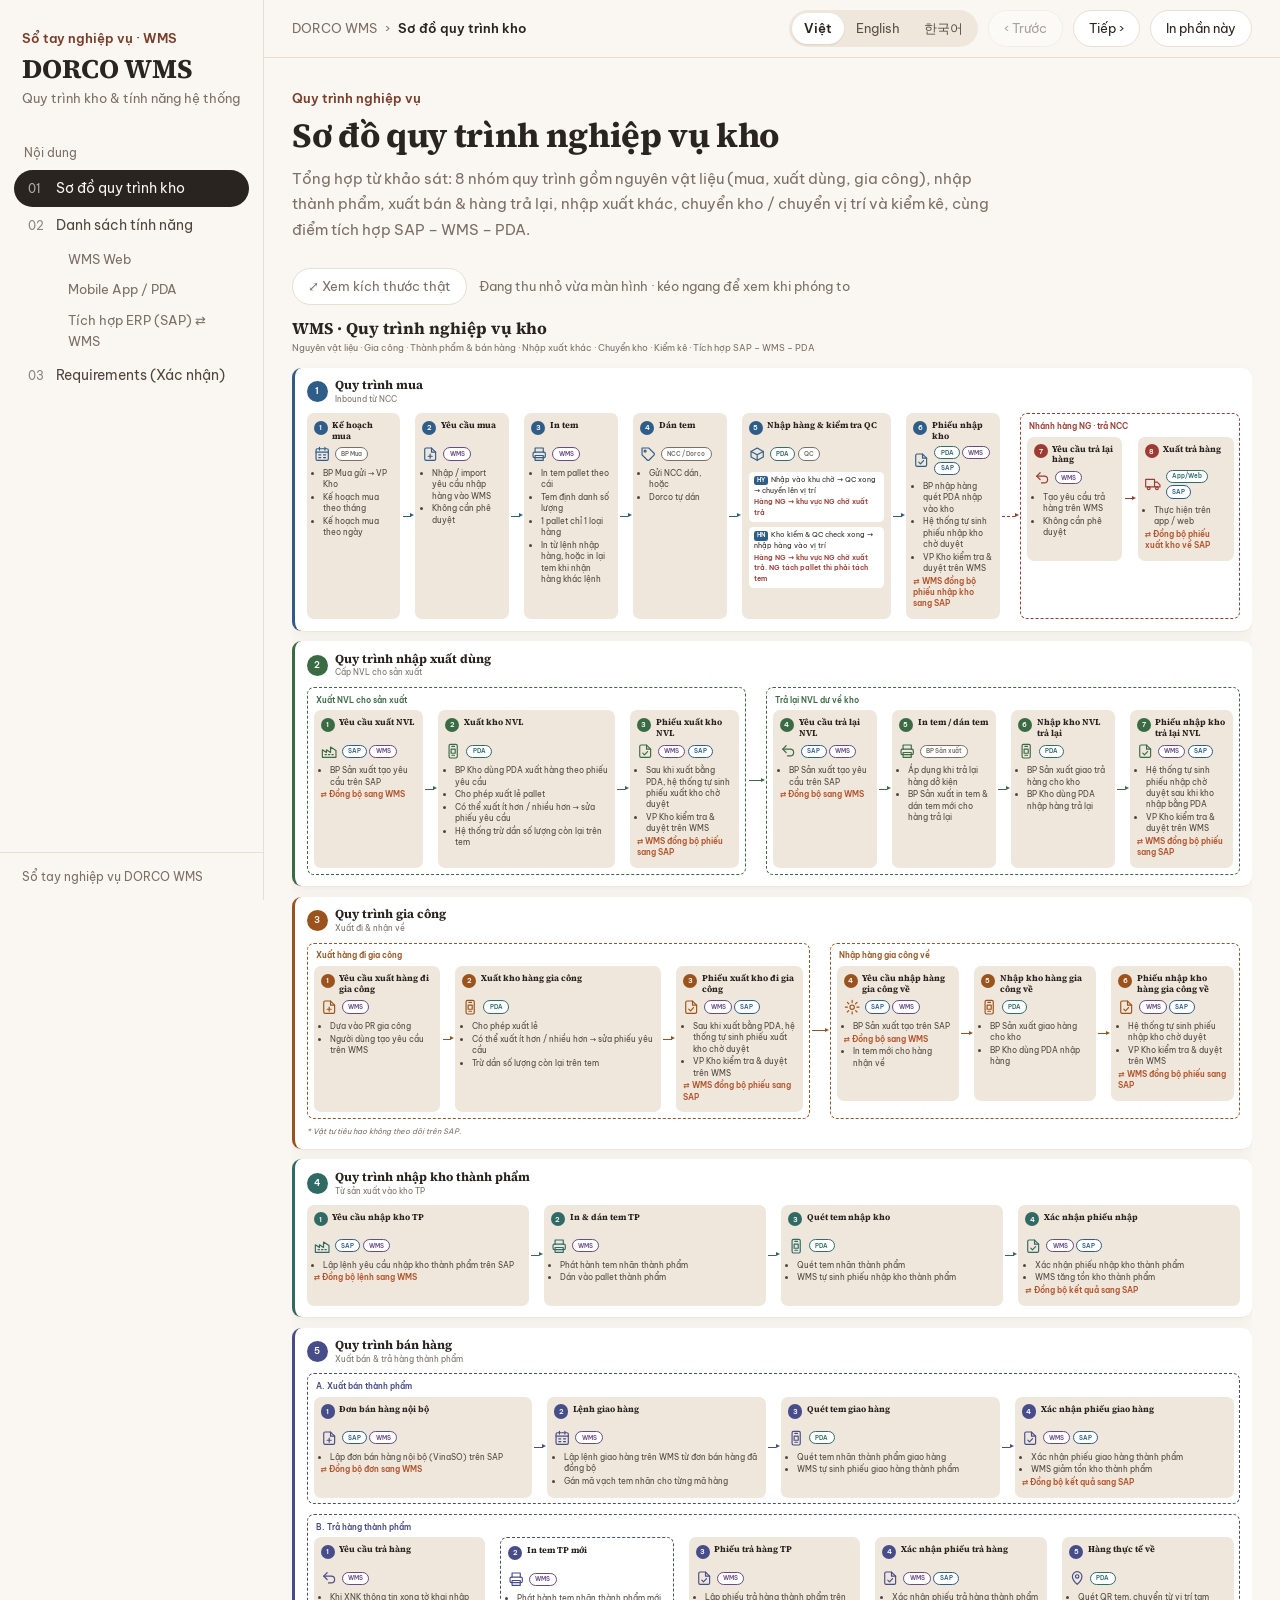
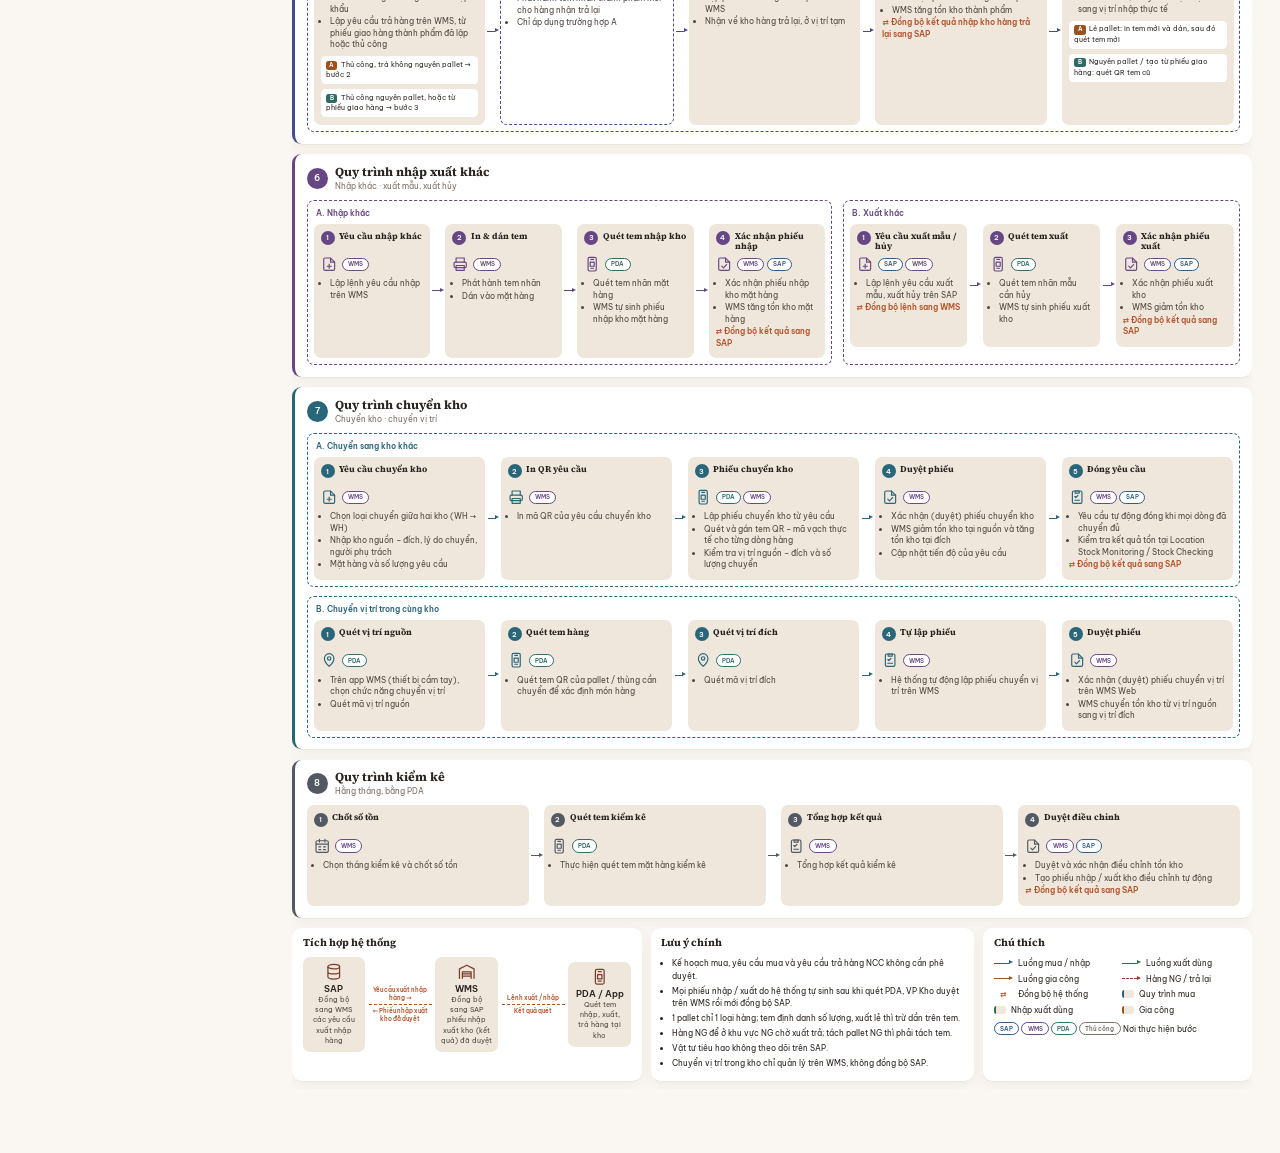
==== index.html @ f6c1a4f4 "first commit" ====
<!DOCTYPE html>
<html lang="vi">
<head>
<meta charset="UTF-8">
<meta name="viewport" content="width=device-width, initial-scale=1">
<title>Sổ tay nghiệp vụ WMS</title>
<!-- KHUNG (core) — giống nhau ở mọi dự án -->
<link rel="stylesheet" href="core/css/tokens.css">
<link rel="stylesheet" href="core/css/base.css">
<link rel="stylesheet" href="core/css/layout.css">
<link rel="stylesheet" href="core/css/components.css">
<link rel="stylesheet" href="core/css/blocks/process-flow.css">
<link rel="stylesheet" href="core/css/blocks/feature-list.css">
<link rel="stylesheet" href="core/css/blocks/requirement-table.css">
<link rel="stylesheet" href="core/css/blocks/guide.css">
<link rel="stylesheet" href="core/css/check.css">
<link rel="stylesheet" href="core/css/print.css">
<!-- NỘI DUNG (content) — riêng của dự án -->
<link rel="stylesheet" href="content/theme.css">
</head>
<body>
<div id="app"></div>

<!-- KHUNG -->
<script src="core/js/util.js"></script>
<script src="core/js/i18n.js"></script>
<script src="core/js/icons.js"></script>
<script src="core/js/app.js"></script>
<script src="core/js/blocks/process-flow.js"></script>
<script src="core/js/blocks/feature-list.js"></script>
<script src="core/js/blocks/requirement-table.js"></script>
<script src="core/js/blocks/guide.js"></script>
<script src="core/js/check.js"></script>

<!-- NỘI DUNG: cấu hình, chữ giao diện, dữ liệu từng mục -->
<script src="content/config.js"></script>
<script src="content/i18n/vi.js"></script>
<script src="content/i18n/en.js"></script>
<script src="content/i18n/ko.js"></script>
<script src="content/data/processes.js"></script>
<script src="content/data/features.js"></script>
<script src="content/data/requirements.js"></script>

<script>App.start();</script>
</body>
</html>
---- core/css/tokens.css ----
/* core/css/tokens.css — biến giao diện (phương án C · Editorial).
   Dự án đổi màu / phông bằng cách ghi đè các biến này trong content/theme.css. */
:root{
  /* màu nền & chữ */
  --c-paper:#faf7f2;      /* nền trang */
  --c-card:#ffffff;       /* nền thẻ */
  --c-soft:#efe7dc;       /* nền phụ: bước quy trình, tiêu đề bảng */
  --c-line:#e8dfd2;       /* đường kẻ */
  --c-ink:#2a2420;        /* chữ */
  --c-muted:#7b6f66;      /* chữ phụ */
  --c-accent:#7a3e2a;     /* nhấn chính */
  --c-sync:#b4532a;       /* dòng đồng bộ hệ thống */
  --c-mark:#f6dfa8;       /* tô sáng kết quả tìm kiếm */
  --c-error-bg:#fbeceb; --c-error:#8f2f27;

  /* nhãn hệ thống */
  --c-sap:#2b5f8a; --c-wms:#6a4a85; --c-pda:#2f6f6a; --c-manual:#7b6f66;
  /* nhãn nhà máy */
  --c-plant-1:#2f5d8a; --c-plant-2:#2f6f6a;

  /* màu các quy trình (chữ trắng trên nền đạt tương phản ≥ 4.5:1) */
  --pf-blue:#2f5d8a; --pf-green:#3b6b45; --pf-orange:#9a531c; --pf-red:#9e3a32; --pf-teal:#2f6a65;
  --pf-indigo:#474d8a; --pf-purple:#664784; --pf-cyan:#2a667a; --pf-slate:#525963;

  /* chữ */
  --f-body:'Be Vietnam Pro',system-ui,'Segoe UI',sans-serif;
  --f-head:'Source Serif 4',Georgia,'Times New Roman',serif;
  --f-body-ko:'Be Vietnam Pro','Malgun Gothic','Apple SD Gothic Neo','Noto Sans KR',sans-serif;
  --f-head-ko:'Source Serif 4','Malgun Gothic','Apple SD Gothic Neo','Noto Serif KR',serif;
  --fs-xs:12px; --fs-sm:13px; --fs-body:15px; --fs-lg:19px; --fs-xl:24px; --fs-2xl:34px;

  /* hình khối */
  --r-card:12px; --r-lane:16px; --r-chip:999px;
  --shadow:0 1px 0 #eadfd0,0 8px 24px rgba(80,50,30,.06);
  --side-w:264px; --top-h:58px;
}
---- core/css/base.css ----
/* core/css/base.css — phông chữ, reset, kiểu chữ cơ bản. Phông: SIL OFL (core/fonts/LICENSE-*). */
@font-face{font-family:'Be Vietnam Pro';font-style:normal;font-weight:400;font-display:swap;src:url(../fonts/be-vietnam-pro-vietnamese-400-normal.woff2) format('woff2');unicode-range:U+0102-0103,U+0110-0111,U+0128-0129,U+0168-0169,U+01A0-01A1,U+01AF-01B0,U+0300-0301,U+0303-0304,U+0308-0309,U+0323,U+0329,U+1EA0-1EF9,U+20AB}
@font-face{font-family:'Be Vietnam Pro';font-style:normal;font-weight:400;font-display:swap;src:url(../fonts/be-vietnam-pro-latin-ext-400-normal.woff2) format('woff2');unicode-range:U+0100-02BA,U+02BD-02C5,U+02C7-02CC,U+02CE-02D7,U+02DD-02FF,U+0304,U+0308,U+0329,U+1D00-1DBF,U+1E00-1E9F,U+1EF2-1EFF,U+2020,U+20A0-20AB,U+20AD-20C0,U+2113,U+2C60-2C7F,U+A720-A7FF}
@font-face{font-family:'Be Vietnam Pro';font-style:normal;font-weight:400;font-display:swap;src:url(../fonts/be-vietnam-pro-latin-400-normal.woff2) format('woff2');unicode-range:U+0000-00FF,U+0131,U+0152-0153,U+02BB-02BC,U+02C6,U+02DA,U+02DC,U+0304,U+0308,U+0329,U+2000-206F,U+20AC,U+2122,U+2191,U+2193,U+2212,U+2215,U+FEFF,U+FFFD}
@font-face{font-family:'Be Vietnam Pro';font-style:normal;font-weight:500;font-display:swap;src:url(../fonts/be-vietnam-pro-vietnamese-500-normal.woff2) format('woff2');unicode-range:U+0102-0103,U+0110-0111,U+0128-0129,U+0168-0169,U+01A0-01A1,U+01AF-01B0,U+0300-0301,U+0303-0304,U+0308-0309,U+0323,U+0329,U+1EA0-1EF9,U+20AB}
@font-face{font-family:'Be Vietnam Pro';font-style:normal;font-weight:500;font-display:swap;src:url(../fonts/be-vietnam-pro-latin-ext-500-normal.woff2) format('woff2');unicode-range:U+0100-02BA,U+02BD-02C5,U+02C7-02CC,U+02CE-02D7,U+02DD-02FF,U+0304,U+0308,U+0329,U+1D00-1DBF,U+1E00-1E9F,U+1EF2-1EFF,U+2020,U+20A0-20AB,U+20AD-20C0,U+2113,U+2C60-2C7F,U+A720-A7FF}
@font-face{font-family:'Be Vietnam Pro';font-style:normal;font-weight:500;font-display:swap;src:url(../fonts/be-vietnam-pro-latin-500-normal.woff2) format('woff2');unicode-range:U+0000-00FF,U+0131,U+0152-0153,U+02BB-02BC,U+02C6,U+02DA,U+02DC,U+0304,U+0308,U+0329,U+2000-206F,U+20AC,U+2122,U+2191,U+2193,U+2212,U+2215,U+FEFF,U+FFFD}
@font-face{font-family:'Be Vietnam Pro';font-style:normal;font-weight:600;font-display:swap;src:url(../fonts/be-vietnam-pro-vietnamese-600-normal.woff2) format('woff2');unicode-range:U+0102-0103,U+0110-0111,U+0128-0129,U+0168-0169,U+01A0-01A1,U+01AF-01B0,U+0300-0301,U+0303-0304,U+0308-0309,U+0323,U+0329,U+1EA0-1EF9,U+20AB}
@font-face{font-family:'Be Vietnam Pro';font-style:normal;font-weight:600;font-display:swap;src:url(../fonts/be-vietnam-pro-latin-ext-600-normal.woff2) format('woff2');unicode-range:U+0100-02BA,U+02BD-02C5,U+02C7-02CC,U+02CE-02D7,U+02DD-02FF,U+0304,U+0308,U+0329,U+1D00-1DBF,U+1E00-1E9F,U+1EF2-1EFF,U+2020,U+20A0-20AB,U+20AD-20C0,U+2113,U+2C60-2C7F,U+A720-A7FF}
@font-face{font-family:'Be Vietnam Pro';font-style:normal;font-weight:600;font-display:swap;src:url(../fonts/be-vietnam-pro-latin-600-normal.woff2) format('woff2');unicode-range:U+0000-00FF,U+0131,U+0152-0153,U+02BB-02BC,U+02C6,U+02DA,U+02DC,U+0304,U+0308,U+0329,U+2000-206F,U+20AC,U+2122,U+2191,U+2193,U+2212,U+2215,U+FEFF,U+FFFD}
@font-face{font-family:'Source Serif 4';font-style:normal;font-weight:700;font-display:swap;src:url(../fonts/source-serif-4-vietnamese-700-normal.woff2) format('woff2');unicode-range:U+0102-0103,U+0110-0111,U+0128-0129,U+0168-0169,U+01A0-01A1,U+01AF-01B0,U+0300-0301,U+0303-0304,U+0308-0309,U+0323,U+0329,U+1EA0-1EF9,U+20AB}
@font-face{font-family:'Source Serif 4';font-style:normal;font-weight:700;font-display:swap;src:url(../fonts/source-serif-4-latin-ext-700-normal.woff2) format('woff2');unicode-range:U+0100-02BA,U+02BD-02C5,U+02C7-02CC,U+02CE-02D7,U+02DD-02FF,U+0304,U+0308,U+0329,U+1D00-1DBF,U+1E00-1E9F,U+1EF2-1EFF,U+2020,U+20A0-20AB,U+20AD-20C0,U+2113,U+2C60-2C7F,U+A720-A7FF}
@font-face{font-family:'Source Serif 4';font-style:normal;font-weight:700;font-display:swap;src:url(../fonts/source-serif-4-latin-700-normal.woff2) format('woff2');unicode-range:U+0000-00FF,U+0131,U+0152-0153,U+02BB-02BC,U+02C6,U+02DA,U+02DC,U+0304,U+0308,U+0329,U+2000-206F,U+20AC,U+2122,U+2191,U+2193,U+2212,U+2215,U+FEFF,U+FFFD}

*,*::before,*::after{box-sizing:border-box}
html{-webkit-text-size-adjust:100%}
body{margin:0;background:var(--c-paper);color:var(--c-ink);font-family:var(--f-body);font-size:var(--fs-body);line-height:1.6}
:lang(ko) body,html[lang=ko] body{font-family:var(--f-body-ko);word-break:keep-all}
h1,h2,h3,h4{font-family:var(--f-head);font-weight:700;line-height:1.2;margin:0;color:var(--c-ink)}
:lang(ko) h1,:lang(ko) h2,:lang(ko) h3,:lang(ko) h4{font-family:var(--f-head-ko)}
p{margin:0}
a{color:var(--c-accent)}
button,input{font:inherit;color:inherit}
:focus-visible{outline:2px solid var(--c-accent);outline-offset:2px}
mark{background:var(--c-mark);color:inherit;border-radius:2px;padding:0 1px}
.app-icon{width:30px;height:30px;flex:none}
@media (prefers-reduced-motion:reduce){*{scroll-behavior:auto!important;transition:none!important}}
---- core/css/layout.css ----
/* core/css/layout.css — menu trái, thanh trên, vùng nội dung. */
#app{display:flex;min-height:100vh}
.app-side{position:fixed;inset:0 auto 0 0;width:var(--side-w);display:flex;flex-direction:column;border-right:1px solid var(--c-line);background:var(--c-paper);z-index:20}
.app-brand{padding:28px 22px 22px;display:flex;flex-direction:column;gap:4px}
.app-brand-eyebrow{font-size:var(--fs-sm);font-weight:600;color:var(--c-accent)}
.app-brand-name{font-family:var(--f-head);font-size:27px;line-height:1.15}
.app-brand-tag{font-size:var(--fs-sm);color:var(--c-muted)}
#app-nav{flex:1;overflow-y:auto;padding:6px 14px 20px}
.app-nav-h{font-size:var(--fs-xs);color:var(--c-muted);margin:6px 10px 8px}
.app-nav-link{display:flex;gap:10px;align-items:baseline;padding:9px 14px;border-radius:var(--r-chip);color:#4f453e;text-decoration:none;font-size:14px;line-height:1.35}
.app-nav-link:hover{background:var(--c-soft)}
.app-nav-link.is-on{background:var(--c-ink);color:var(--c-paper)}
.app-nav-num{font-size:var(--fs-xs);font-variant-numeric:tabular-nums;opacity:.65;min-width:18px}
.app-nav-sub{display:block;margin-left:42px;padding:5px 10px;font-size:var(--fs-sm);color:var(--c-muted);text-decoration:none;border-left:2px solid transparent}
.app-nav-sub:hover{color:var(--c-ink)}
.app-nav-sub.is-on{color:var(--c-accent);border-left-color:var(--c-accent);font-weight:600}
.app-foot{padding:14px 22px;border-top:1px solid var(--c-line);font-size:var(--fs-xs);color:var(--c-muted)}
.app-main{margin-left:var(--side-w);flex:1;min-width:0}
.app-top{position:sticky;top:0;z-index:10;display:flex;align-items:center;gap:10px;min-height:var(--top-h);padding:10px 28px;background:rgba(250,247,242,.94);backdrop-filter:blur(6px);border-bottom:1px solid var(--c-line)}
.app-crumb{flex:1;min-width:0;font-size:var(--fs-sm);color:var(--c-muted);white-space:nowrap;overflow:hidden;text-overflow:ellipsis}
.app-crumb b{color:var(--c-ink);font-weight:600}
.app-crumb-sep{margin:0 8px}
.app-content{padding:30px 28px 64px}
.app-page-hd{max-width:860px;margin-bottom:26px}
.app-page-eyebrow{font-size:var(--fs-sm);font-weight:600;color:var(--c-accent);margin-bottom:6px}
.app-page-hd h1{font-size:var(--fs-2xl);letter-spacing:-.01em}
.app-page-intro{margin-top:10px;color:var(--c-muted);font-size:var(--fs-body);line-height:1.7;max-width:72ch}
---- core/css/components.css ----
/* core/css/components.css — thành phần dùng chung cho mọi khối. */
.app-btn{border:1px solid var(--c-line);background:var(--c-card);border-radius:var(--r-chip);padding:7px 15px;font-size:var(--fs-sm);cursor:pointer}
.app-btn:hover:not(:disabled){border-color:var(--c-muted)}
.app-btn:disabled{opacity:.4;cursor:default}
.app-langs{display:flex;background:var(--c-soft);border-radius:var(--r-chip);padding:3px}
.app-langs button{border:0;background:transparent;border-radius:var(--r-chip);padding:5px 12px;font-size:var(--fs-sm);cursor:pointer;color:#5a4f47}
.app-langs button.is-on{background:var(--c-card);color:var(--c-ink);font-weight:600;box-shadow:0 1px 2px rgba(80,50,30,.12)}
.app-error{background:var(--c-error-bg);color:var(--c-error);border-radius:var(--r-card);padding:14px 18px;font-size:14px;max-width:860px}

/* thẻ & bảng */
.app-card{background:var(--c-card);border-radius:var(--r-card);box-shadow:var(--shadow)}
.app-table{width:100%;border-collapse:separate;border-spacing:0;font-size:14px;background:var(--c-card);border-radius:var(--r-card);overflow:hidden;box-shadow:var(--shadow)}
.app-table th{text-align:left;font-size:var(--fs-sm);font-weight:600;color:var(--c-muted);background:var(--c-soft);padding:10px 14px;vertical-align:bottom}
.app-table td{padding:10px 14px;border-top:1px solid #f0e8dc;vertical-align:top}

/* bộ lọc */
.app-filters{display:flex;flex-wrap:wrap;gap:8px;align-items:center;margin-bottom:20px;max-width:1240px}
.app-search{flex:1 1 420px;min-width:280px;border:1px solid var(--c-line);background:var(--c-card);border-radius:var(--r-chip);padding:9px 16px;font-size:14px}
.app-chip{border:1px solid var(--c-line);background:var(--c-card);border-radius:var(--r-chip);padding:6px 14px;font-size:var(--fs-sm);cursor:pointer;color:#5a4f47}
.app-chip.is-on{background:var(--c-ink);border-color:var(--c-ink);color:var(--c-paper)}
.app-empty{padding:28px;text-align:center;color:var(--c-muted);background:var(--c-card);border-radius:var(--r-card);max-width:1240px}

/* nhãn */
.app-sys{display:inline-block;font-size:11px;font-weight:600;padding:1px 9px;border-radius:var(--r-chip);background:var(--c-card);border:1px solid currentColor;white-space:nowrap}
.app-sys[data-sys=SAP]{color:var(--c-sap)} .app-sys[data-sys=WMS]{color:var(--c-wms)} .app-sys[data-sys=PDA]{color:var(--c-pda)}
.app-sys[data-sys=MANUAL],.app-sys:not([data-sys]){color:var(--c-manual)}
.app-plant{display:inline-block;font-size:11px;font-weight:600;color:#fff;border-radius:4px;padding:0 6px;margin-right:4px;background:var(--c-plant-1)}
.app-plant[data-i="1"]{background:var(--c-plant-2)}
.app-kpis{display:grid;grid-template-columns:repeat(auto-fit,minmax(180px,1fr));gap:14px;margin-bottom:22px;max-width:1240px}
.app-kpi{background:var(--c-card);border-radius:var(--r-card);box-shadow:var(--shadow);padding:16px 18px}
.app-kpi b{display:block;font-family:var(--f-head);font-size:32px;line-height:1.1}
.app-kpi span{font-size:var(--fs-sm);color:var(--c-muted)}
---- core/css/blocks/process-flow.css ----
/* core/css/blocks/process-flow.css — sơ đồ quy trình (phương án C). */
.pf-toolbar{display:flex;align-items:center;gap:12px;margin-bottom:14px;font-size:var(--fs-sm);color:var(--c-muted)}
.pf-scroll{overflow-x:auto;padding-bottom:8px}
.pf-sheet{min-width:1640px;max-width:1880px}
.pf-head{margin:0 0 22px}
.pf-head h2{font-size:28px}
.pf-head p{color:var(--c-muted);margin-top:4px}

/* quy trình */
.pf-lane{background:var(--c-card);border-radius:var(--r-lane);box-shadow:var(--shadow);padding:18px 20px 20px;margin-bottom:18px;border-left:6px solid var(--pf-c)}
.pf-lane-hd{display:flex;align-items:center;gap:12px;margin-bottom:14px}
.pf-lane-num{flex:none;min-width:36px;height:36px;padding:0 8px;border-radius:var(--r-chip);background:var(--pf-c);color:#fff;display:grid;place-items:center;font-weight:600;font-size:16px}
.pf-lane-hd h3{font-size:21px}
.pf-lane-hd p{font-size:var(--fs-sm);color:var(--c-muted)}
.pf-body{display:flex;gap:0;align-items:stretch}
.pf-body.pf-stack{flex-direction:column;gap:16px}
.pf-row>.pf-group{flex:var(--pf-w,1) 1 0}
.pf-group{min-width:0}
.pf-group.pf-labeled{border:1.6px dashed var(--pf-g);border-radius:var(--r-card);padding:10px 10px 10px;position:relative}
.pf-group-label{font-size:var(--fs-sm);font-weight:600;color:var(--pf-g);margin:0 0 8px 4px}
.pf-steps{display:flex;align-items:stretch}

/* bước */
.pf-step{flex:1 1 0;min-width:0;background:var(--c-soft);border-radius:var(--r-card);padding:12px 12px 14px;display:flex;flex-direction:column}
.pf-step.pf-wide{flex-grow:1.7}
.pf-step.pf-optional{background:var(--c-card);border:1.6px dashed var(--pf-g)}
.pf-step-hd{display:flex;gap:8px;align-items:flex-start;min-height:38px}
.pf-num{flex:none;width:24px;height:24px;border-radius:50%;background:var(--pf-g,var(--pf-c));color:#fff;display:grid;place-items:center;font-size:12px;font-weight:600;margin-top:1px}
.pf-step h4{font-size:15px;color:var(--c-ink)}
.pf-meta{display:flex;align-items:center;gap:8px;margin:6px 0 8px;color:var(--pf-g,var(--pf-c))}
.pf-meta .app-icon{width:28px;height:28px}
.pf-sys{display:flex;flex-wrap:wrap;gap:4px}
.pf-step ul{margin:0;padding-left:16px;font-size:13px;line-height:1.5;color:#4f453e}
.pf-step li{margin:2px 0}
.pf-step li.pf-sync{list-style:none;margin-left:-16px;color:var(--c-sync);font-weight:600}
.pf-step li.pf-sync::before{content:"⇄ "}
.pf-case{margin-top:8px;background:var(--c-card);border-radius:8px;padding:6px 9px;font-size:12.5px;line-height:1.45}
.pf-case b{display:inline-block;min-width:20px;text-align:center;font-size:11px;color:#fff;background:var(--pf-c);border-radius:4px;padding:0 5px;margin-right:2px}
.pf-case[data-tag=A] b{background:#9a531c} .pf-case[data-tag=B] b{background:#2f6a65}
.pf-alert{display:block;color:var(--pf-red);font-weight:600;margin-top:2px}

/* mũi tên */
.pf-arrow{flex:0 0 26px;align-self:center;height:12px;position:relative;color:var(--pf-a,var(--pf-g,var(--pf-c)))}
.pf-arrow::before{content:"";position:absolute;left:4px;right:8px;top:5px;border-top:2px solid currentColor}
.pf-arrow::after{content:"";position:absolute;right:2px;top:1px;border-left:8px solid currentColor;border-top:5px solid transparent;border-bottom:5px solid transparent}
.pf-arrow-dashed::before{border-top-style:dashed}
.pf-row>.pf-arrow{flex-basis:34px}
.pf-row>.pf-group+.pf-group{margin-left:18px}
.pf-row>.pf-arrow+.pf-group{margin-left:0}
.pf-note{margin-top:10px;font-size:var(--fs-sm);font-style:italic;color:var(--c-muted)}

/* 3 khung cuối */
.pf-panels{display:grid;grid-template-columns:1.3fr 1.2fr 1fr;gap:16px;margin-top:6px}
.pf-panel{background:var(--c-card);border-radius:var(--r-lane);box-shadow:var(--shadow);padding:16px 18px}
.pf-panel h3{font-size:18px;margin-bottom:12px}
.pf-sysrow{display:flex;align-items:center;gap:6px}
.pf-sysbox{flex:1;background:var(--c-soft);border-radius:var(--r-card);padding:10px;text-align:center;font-size:12.5px;line-height:1.4;color:#4f453e}
.pf-sysbox .app-icon{display:block;margin:0 auto 4px;color:var(--c-accent)}
.pf-sysbox strong{display:block;font-size:15px;color:var(--c-ink)}
.pf-link{flex:0 0 108px;display:flex;flex-direction:column;align-items:center;gap:3px;font-size:11px;font-weight:600;color:var(--c-sync);text-align:center;line-height:1.25}
.pf-link i{display:block;width:100%;border-top:2px dashed var(--c-sync)}
.pf-notes ul{margin:0;padding-left:18px;font-size:13.5px}
.pf-notes li{margin:4px 0}
.pf-lg{list-style:none;margin:0;padding:0;display:grid;grid-template-columns:1fr 1fr;gap:6px 14px;font-size:13px}
.pf-lg li{display:flex;align-items:center;gap:8px}
.pf-lg-arrow{width:34px;height:10px;position:relative;color:var(--pf-a)}
.pf-lg-arrow::before{content:"";position:absolute;left:0;right:7px;top:4px;border-top:2px solid currentColor}
.pf-lg-arrow.is-dashed::before{border-top-style:dashed}
.pf-lg-arrow::after{content:"";position:absolute;right:0;top:0;border-left:7px solid currentColor;border-top:5px solid transparent;border-bottom:5px solid transparent}
.pf-lg-sw{width:22px;height:14px;border-radius:4px;border-left:5px solid var(--pf-a);background:var(--c-soft)}
.pf-lg-sync{width:34px;text-align:center;color:var(--c-sync);font-weight:700}
.pf-lg-sys{margin-top:10px;font-size:13px;display:flex;flex-wrap:wrap;gap:4px;align-items:center}
@media print{
  .pf-toolbar{display:none}
  .pf-scroll{overflow:visible}
  .pf-sheet{zoom:.9!important;width:1640px;max-width:none}   /* 1640 px × 0,9 ≈ 1476 px < 1512 px khổ A3 ngang */
  .pf-lane{break-inside:avoid;box-shadow:none;border:1px solid var(--c-line);border-left:6px solid var(--pf-c)}
}
---- core/css/blocks/feature-list.css ----
/* core/css/blocks/feature-list.css */
.fl-kpi{border-top:4px solid var(--fl-c,var(--c-ink))}
.fl-cat{max-width:1240px;margin-bottom:28px;scroll-margin-top:calc(var(--top-h) + 12px)}
.fl-cat-hd{display:flex;align-items:center;gap:14px;padding:14px 18px;border-radius:var(--r-lane) var(--r-lane) 0 0;background:var(--fl-c);color:#fff}
.fl-cat-hd h2{color:#fff;font-size:var(--fs-lg)}
.fl-cat-hd p{font-size:var(--fs-sm);opacity:.88}
.fl-cat-n{margin-left:auto;font-size:var(--fs-sm);font-weight:600;background:rgba(255,255,255,.18);padding:3px 12px;border-radius:var(--r-chip);white-space:nowrap}
.fl-group{background:var(--c-card);padding:4px 18px 16px}
.fl-cat .fl-group:last-child{border-radius:0 0 var(--r-lane) var(--r-lane);box-shadow:var(--shadow)}
.fl-group-t{display:flex;align-items:baseline;gap:10px;flex-wrap:wrap;font-size:16px;margin:14px 0 8px}
.fl-group-sub{font-family:var(--f-body);font-weight:400;font-size:var(--fs-sm);color:var(--c-muted)}
.fl-link{margin-left:auto;font-family:var(--f-body);font-size:var(--fs-sm);font-weight:600;text-decoration:none}
.fl-table{box-shadow:none;border:1px solid #f0e8dc}
.fl-table td.fl-no,.fl-table th.fl-no{width:56px;color:var(--c-muted);font-variant-numeric:tabular-nums}
.fl-table td.fl-second{color:var(--c-muted);width:44%}
.fl-dir-cell{width:130px}
.fl-dir{display:inline-block;font-size:11px;font-weight:600;padding:1px 9px;border-radius:var(--r-chip);border:1px solid currentColor;color:var(--c-sap);white-space:nowrap}
.fl-dir[data-dir="WMS→SAP"]{color:var(--c-wms)}
@media print{.fl-cat{break-inside:auto}.fl-table tr{break-inside:avoid}}
---- core/css/blocks/requirement-table.css ----
/* core/css/blocks/requirement-table.css */
.rt-wrap{max-width:1300px}
.rt-table{line-height:1.55}
.rt-table td.rt-no,.rt-table th.rt-no{width:52px;text-align:center;color:var(--c-muted);font-variant-numeric:tabular-nums}
.rt-table td.rt-module{width:160px;font-family:var(--f-head);font-weight:700;font-size:15px;color:var(--c-accent);background:#fbf8f3;border-right:1px solid #f0e8dc}
.rt-table td.rt-fn{width:200px;font-weight:600}
.rt-blk+.rt-blk{margin-top:10px}
.rt-label{display:inline-block;font-size:11.5px;font-weight:600;padding:1px 10px;border-radius:var(--r-chip);margin-bottom:4px}
.rt-cur{background:var(--c-soft);color:var(--c-muted)}
.rt-need{background:var(--c-accent);color:#fff}
.rt-body ul{margin:0;padding-left:18px;font-size:14px}
.rt-body li{margin:3px 0}
.rt-blk:first-child:not(:only-child) ul{color:#5a4f47}
@media print{.rt-row{break-inside:avoid}}
---- core/css/blocks/guide.css ----
/* core/css/blocks/guide.css */
.gd-list{max-width:1240px;display:flex;flex-direction:column;gap:20px}
.gd-screen{display:grid;grid-template-columns:minmax(0,1fr) minmax(0,1.2fr);gap:24px;background:var(--c-card);border-radius:var(--r-lane);box-shadow:var(--shadow);padding:22px;scroll-margin-top:calc(var(--top-h) + 12px)}
.gd-text h2{font-size:22px;margin-bottom:6px}
.gd-purpose{color:var(--c-muted);margin-bottom:12px}
.gd-steps{margin:0;padding-left:22px}
.gd-step{margin:6px 0}
.gd-notes{margin-top:14px;background:var(--c-soft);border-radius:var(--r-card);padding:10px 14px;font-size:14px}
.gd-notes ul{margin:4px 0 0;padding-left:18px}
.gd-fig{margin:0}
.gd-img{display:block;width:100%;border-radius:var(--r-card);border:1px solid var(--c-line)}
.gd-noimg{display:grid;place-items:center;min-height:180px;border:1.6px dashed var(--c-line);border-radius:var(--r-card);color:var(--c-muted);font-size:13px;padding:16px;text-align:center}
@media print{.gd-screen{break-inside:avoid;box-shadow:none;border:1px solid var(--c-line)}}
---- core/css/check.css ----
/* core/css/check.css — trang tự kiểm tra. */
.ck{max-width:1100px;margin:0 auto;padding:36px 24px}
.ck h1{font-size:28px;margin-bottom:12px}
.ck-summary{font-size:18px;font-weight:600;margin-bottom:18px}
.ck-summary.is-ok{color:var(--pf-green)} .ck-summary.is-bad{color:var(--c-error)}
.ck-err td:first-child{color:var(--c-error);font-weight:600}
.ck-warn td:first-child{color:#9a531c}
.ck code{font-size:12.5px;color:var(--c-muted)}
---- core/css/print.css ----
/* core/css/print.css — "In phần này" chỉ in mục đang mở. */
/* Khổ giấy: bảng in A4 ngang; sơ đồ quy trình in A3 ngang (khung in 400 mm ≈ 1512 px). */
@page{size:A4 landscape;margin:10mm}
@page diagram{size:A3 landscape;margin:10mm}
@media print{
  .app-page[data-type=process-flow]{page:diagram}
  body{background:#fff}
  .app-side,.app-top,.app-filters{display:none!important}
  .app-main{margin:0}
  .app-content{padding:0}
}
---- content/theme.css ----
/* content/theme.css — tuỳ chỉnh giao diện riêng cho dự án (không bắt buộc).
   Ghi đè biến trong core/css/tokens.css, ví dụ đổi màu nhấn:
   :root{ --c-accent:#1f4f8a; }
*/
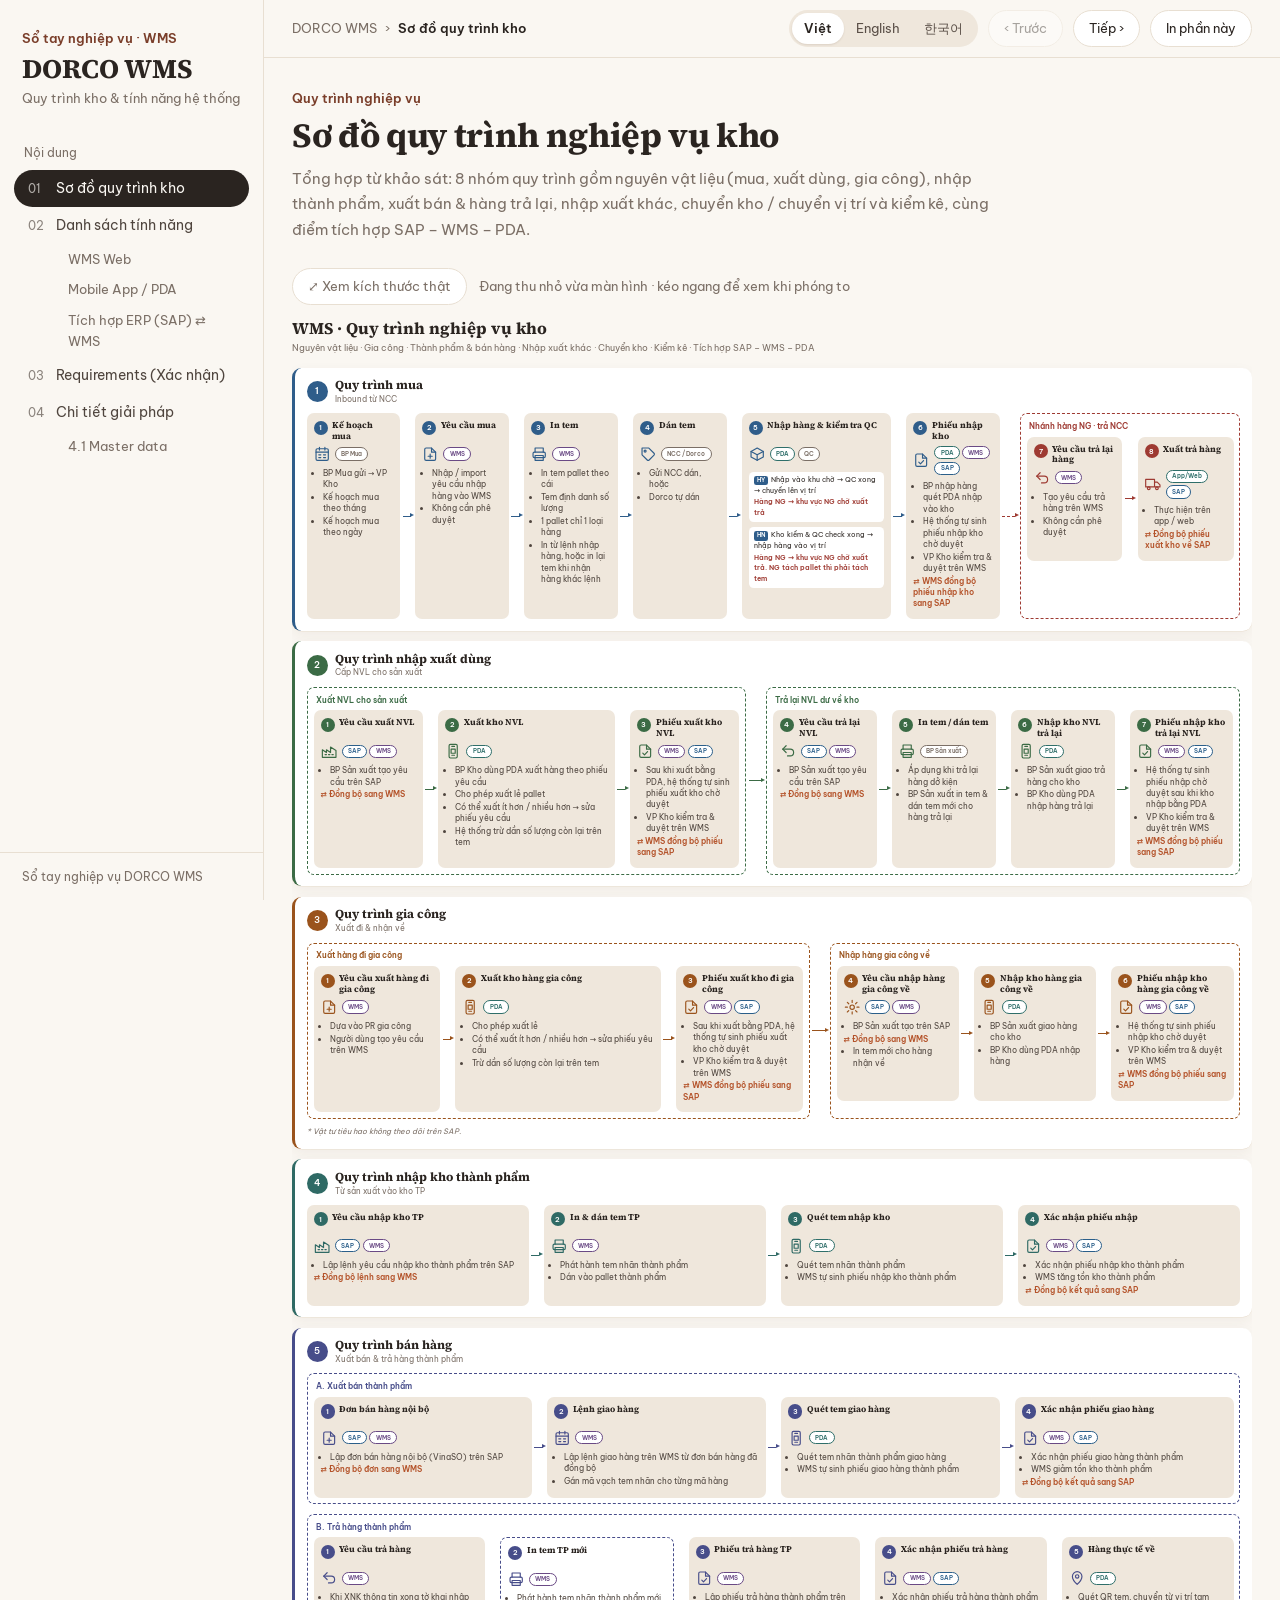
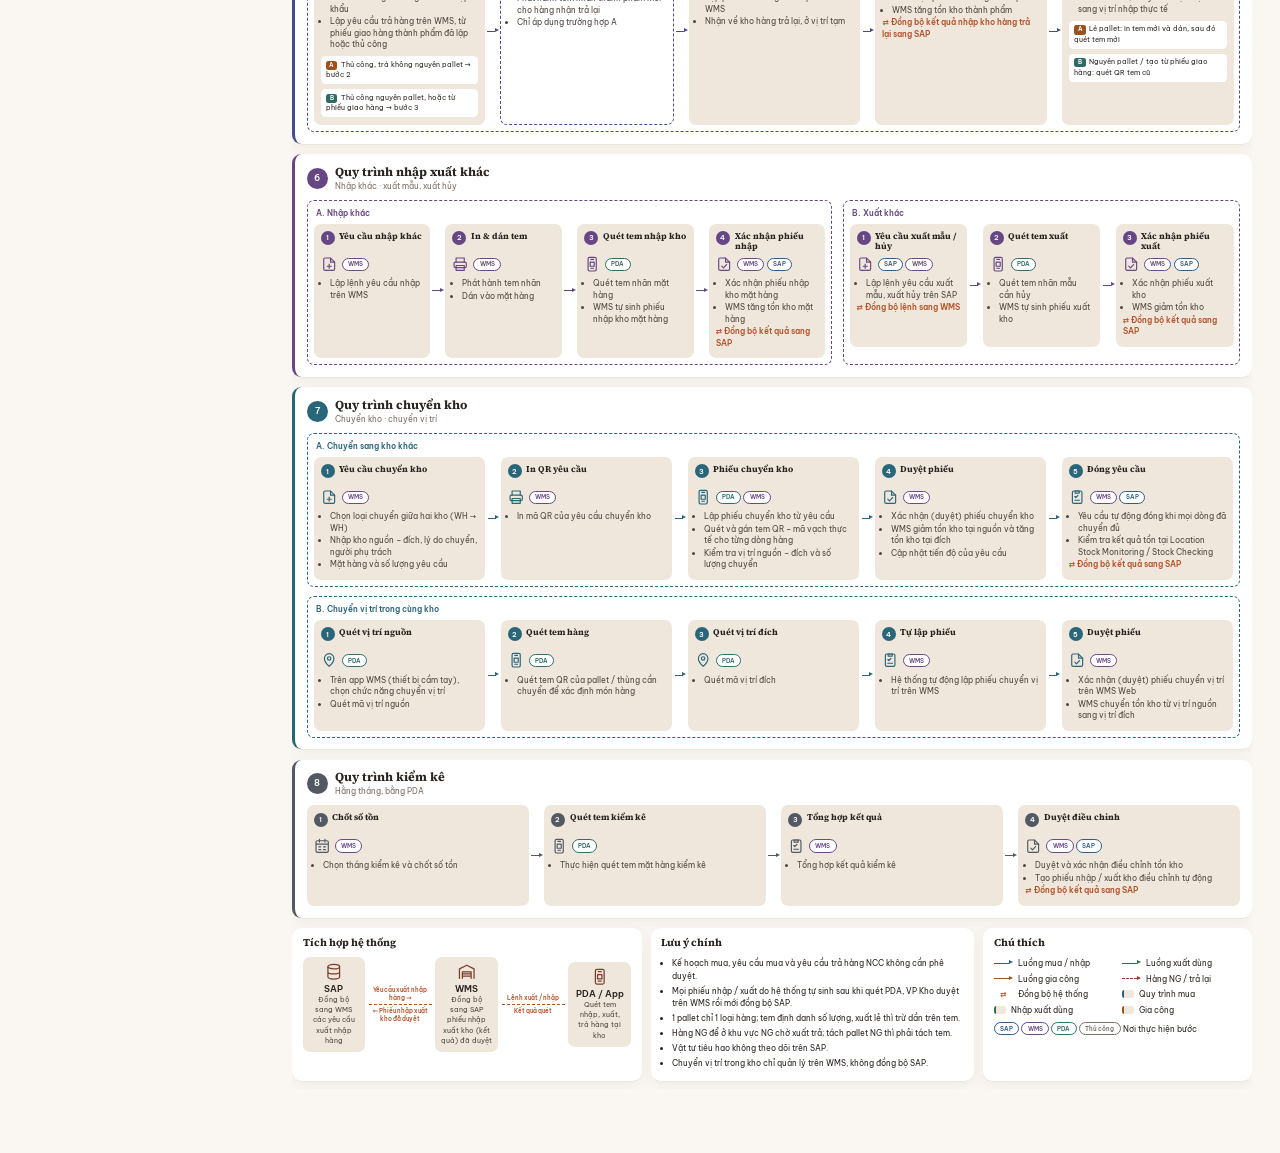
==== commit 2e2ad0b9: "a" ====
--- a/index.html
+++ b/index.html
@@ -3,7 +3,7 @@
 <head>
 <meta charset="UTF-8">
 <meta name="viewport" content="width=device-width, initial-scale=1">
-<title>Sổ tay nghiệp vụ WMS</title>
+<title>Sổ tay nghiệp vụ WMS - Dorco</title>
 <!-- KHUNG (core) — giống nhau ở mọi dự án -->
 <link rel="stylesheet" href="core/css/tokens.css">
 <link rel="stylesheet" href="core/css/base.css">
@@ -40,6 +40,7 @@
 <script src="content/data/processes.js"></script>
 <script src="content/data/features.js"></script>
 <script src="content/data/requirements.js"></script>
+<script src="content/data/solution.js"></script>
 
 <script>App.start();</script>
 </body>
--- a/core/css/blocks/guide.css
+++ b/core/css/blocks/guide.css
@@ -1,11 +1,19 @@
 /* core/css/blocks/guide.css */
-.gd-list{max-width:1240px;display:flex;flex-direction:column;gap:20px}
+.gd-list{max-width:1320px;display:flex;flex-direction:column;gap:20px}
+.gd-group{display:flex;flex-direction:column;gap:18px;scroll-margin-top:calc(var(--top-h) + 12px)}
+.gd-group>h2{font-size:24px}
+.gd-group-intro{color:var(--c-muted);max-width:72ch;margin-top:-8px}
 .gd-screen{display:grid;grid-template-columns:minmax(0,1fr) minmax(0,1.2fr);gap:24px;background:var(--c-card);border-radius:var(--r-lane);box-shadow:var(--shadow);padding:22px;scroll-margin-top:calc(var(--top-h) + 12px)}
-.gd-text h2{font-size:22px;margin-bottom:6px}
-.gd-purpose{color:var(--c-muted);margin-bottom:12px}
+.gd-screen.gd-wide{grid-template-columns:1fr}
+.gd-screen.gd-wide .gd-fig{order:-1}
+.gd-screen.gd-wide .gd-text{columns:2 360px;column-gap:36px}
+.gd-screen.gd-wide .gd-text>h3,.gd-screen.gd-wide .gd-purpose{column-span:all}
+.gd-text h3{font-size:21px;margin-bottom:6px}
+.gd-purpose{color:var(--c-muted);margin-bottom:12px;max-width:80ch}
+.gd-steps-t{font-weight:600;margin:4px 0 2px}
 .gd-steps{margin:0;padding-left:22px}
-.gd-step{margin:6px 0}
-.gd-notes{margin-top:14px;background:var(--c-soft);border-radius:var(--r-card);padding:10px 14px;font-size:14px}
+.gd-step{margin:6px 0;break-inside:avoid}
+.gd-notes{margin-top:14px;background:var(--c-soft);border-radius:var(--r-card);padding:10px 14px;font-size:14px;break-inside:avoid}
 .gd-notes ul{margin:4px 0 0;padding-left:18px}
 .gd-fig{margin:0}
 .gd-img{display:block;width:100%;border-radius:var(--r-card);border:1px solid var(--c-line)}
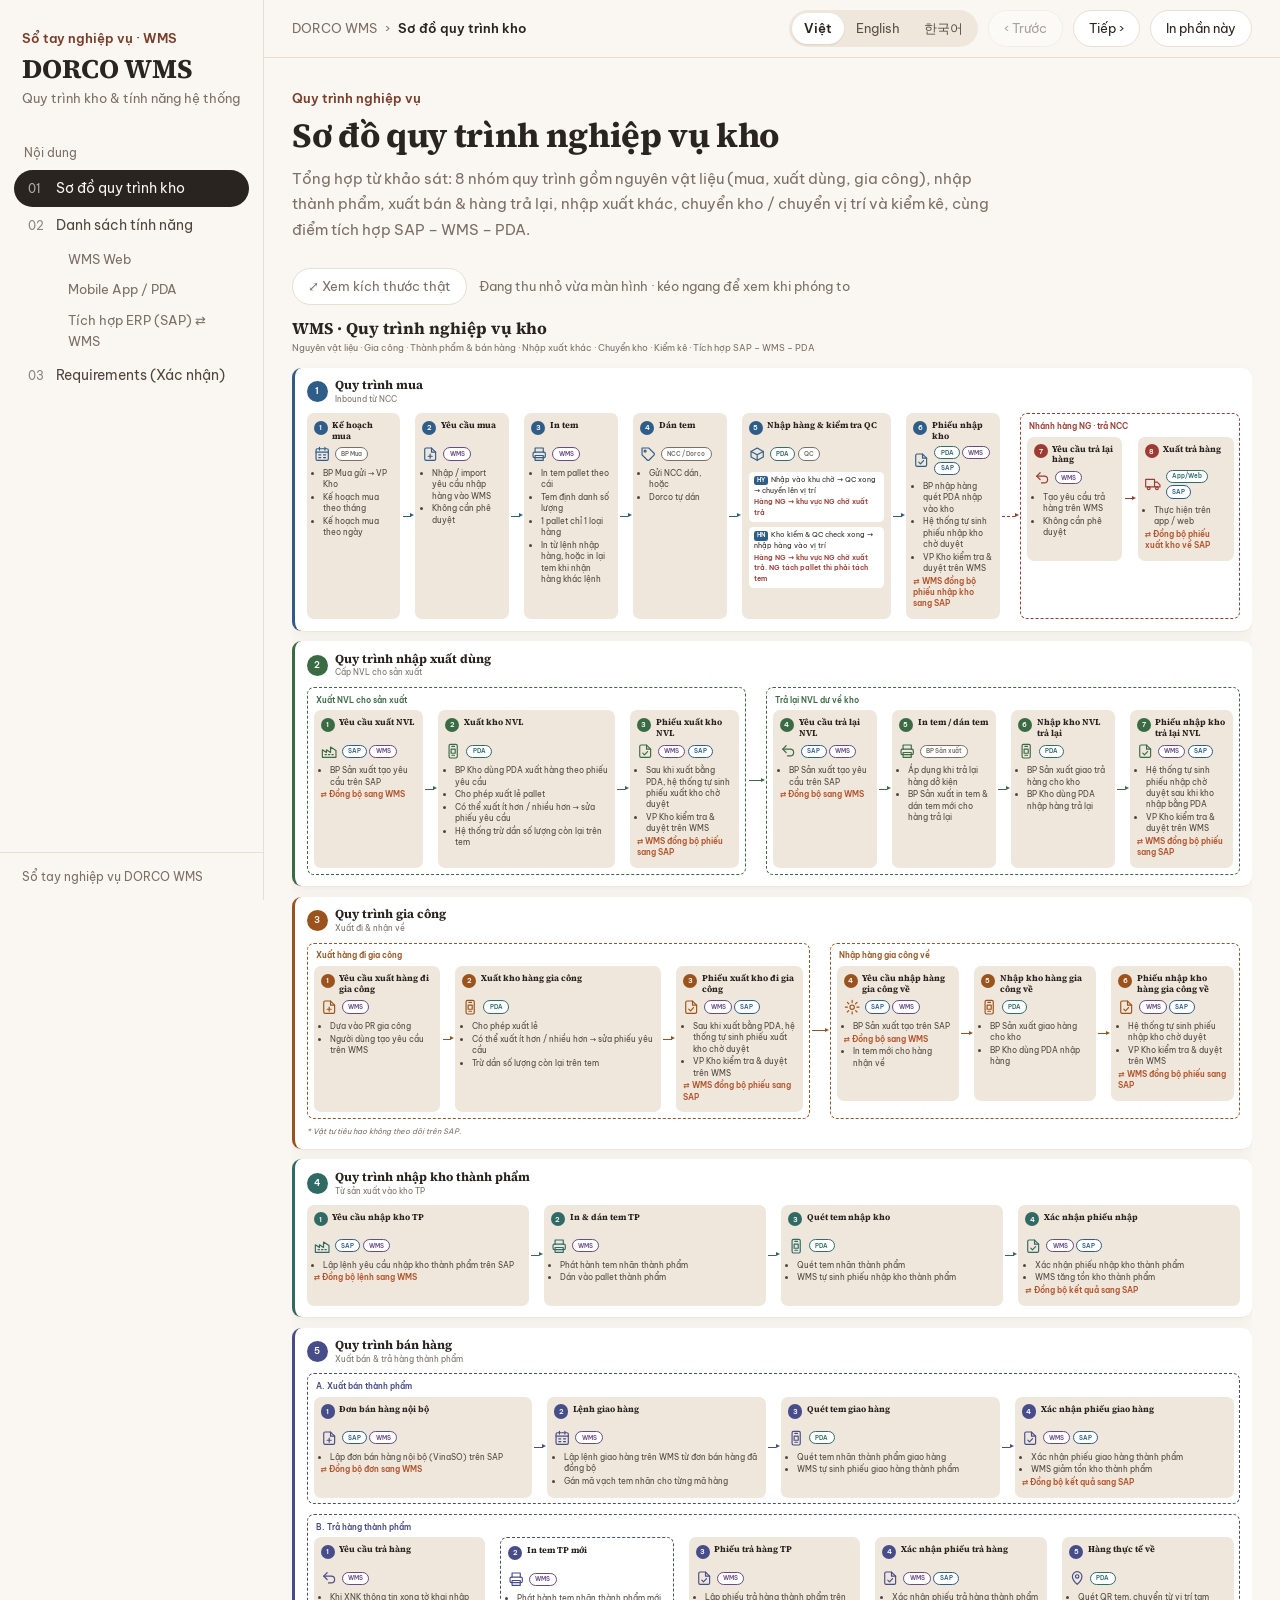
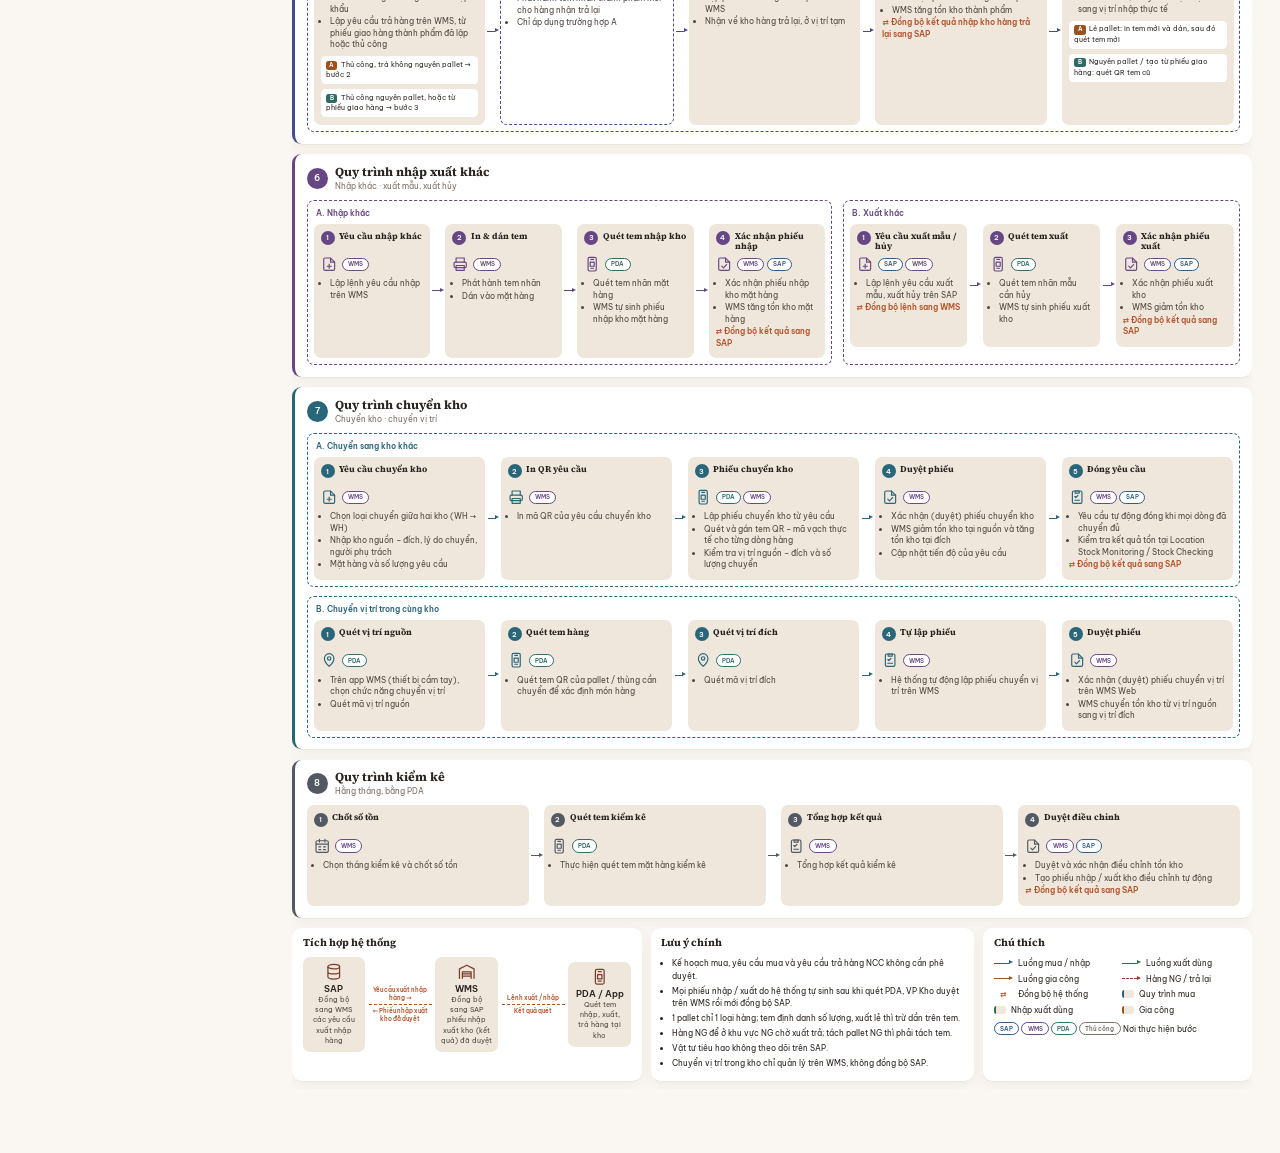
==== commit 8a426130: "a" ====
--- a/index.html
+++ b/index.html
@@ -40,7 +40,6 @@
 <script src="content/data/processes.js"></script>
 <script src="content/data/features.js"></script>
 <script src="content/data/requirements.js"></script>
-<script src="content/data/solution.js"></script>
 
 <script>App.start();</script>
 </body>
